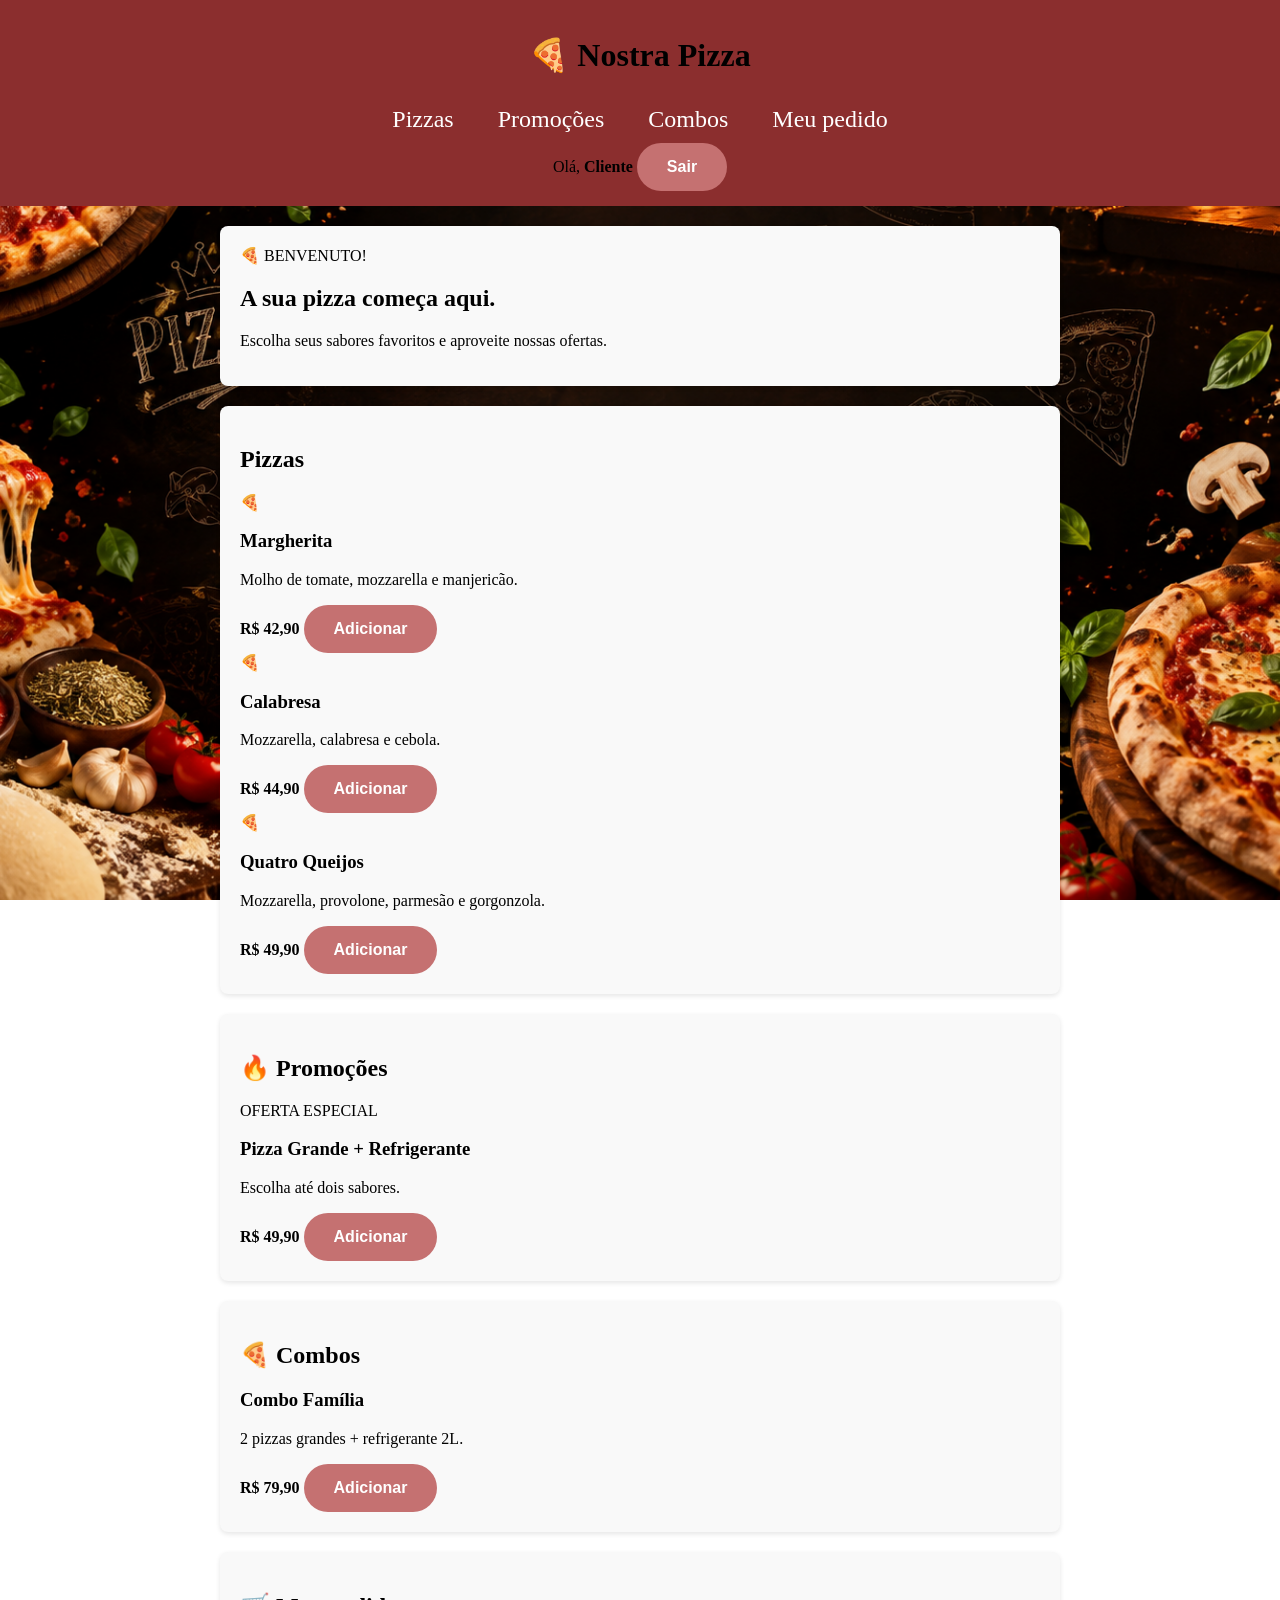
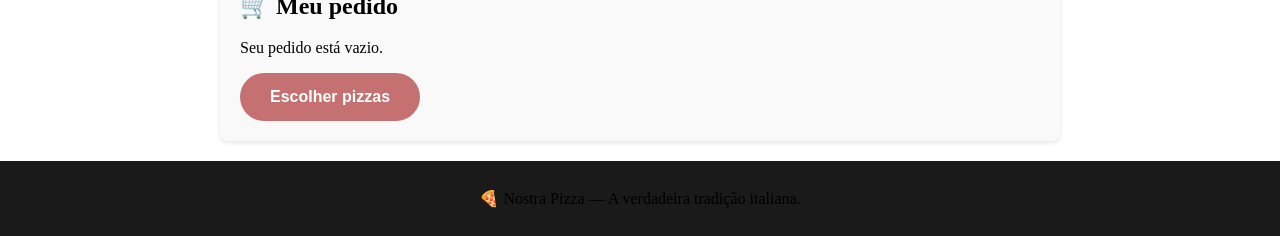
==== ambiente.html @ 6bb67041 "MUDANÇAS DO DIA 07 DE OUTUBRO DE 2026" ====
<!DOCTYPE html>
<html lang="pt-BR">

<head>
    <meta charset="UTF-8">
    <meta name="viewport" content="width=device-width, initial-scale=1.0">

    <title>Nostra Pizza - Área do Cliente</title>

    <link rel="stylesheet" href="style.css">
</head>

<body class="ambiente">

    <header>

        <h1>🍕 Nostra Pizza</h1>

        <nav>
            <a href="#pizzas">Pizzas</a>
            <a href="#promocoes">Promoções</a>
            <a href="#combos">Combos</a>
            <a href="#pedido">Meu pedido</a>
        </nav>

        <div class="cliente">
            Olá, <strong id="nome-usuario">Cliente</strong>
            <button onclick="sair()" class="btn-adicionar">Sair</button>
        </div>

    </header>


    <main>

        <section class="boas-vindas">

            <span>🍕 BENVENUTO!</span>

            <h2>
                A sua pizza começa aqui.
            </h2>

            <p>
                Escolha seus sabores favoritos e aproveite nossas ofertas.
            </p>

        </section>


        <section id="pizzas">

            <h2>Pizzas</h2>

            <div class="produtos">

                <article>
                    <div class="pizza">🍕</div>

                    <h3>Margherita</h3>

                    <p>
                        Molho de tomate, mozzarella e manjericão.
                    </p>

                    <strong>R$ 42,90</strong>

                    <button data-nome="Margherita" data-preco="42.90"class="btn-adicionar">Adicionar</button>
                </article>


                <article>
                    <div class="pizza">🍕</div>

                    <h3>Calabresa</h3>

                    <p>
                        Mozzarella, calabresa e cebola.
                    </p>

                    <strong>R$ 44,90</strong>

                    <button data-nome="Calabresa" data-preco="44.90"class="btn-adicionar">Adicionar</button>
                </article>


                <article>
                    <div class="pizza">🍕</div>

                    <h3>Quatro Queijos</h3>

                    <p>
                        Mozzarella, provolone, parmesão e gorgonzola.
                    </p>

                    <strong>R$ 49,90</strong>

                    <button data-nome="Quatro Queijos" data-preco="49.90" class="btn-adicionar">Adicionar</button>
                </article>

            </div>

        </section>


        <section id="promocoes">

            <h2>🔥 Promoções</h2>

            <div class="promocao">

                <div>
                    <span>OFERTA ESPECIAL</span>

                    <h3>
                        Pizza Grande + Refrigerante
                    </h3>

                    <p>
                        Escolha até dois sabores.
                    </p>
                </div>

                <strong>R$ 49,90</strong>

                <button data-nome="Pizza Grande + Refrigerante" data-preco="49.90"class="btn-adicionar">Adicionar</button>

            </div>

        </section>


        <section id="combos">

            <h2>🍕 Combos</h2>

            <div class="combo">

                <h3>Combo Família</h3>

                <p>
                    2 pizzas grandes + refrigerante 2L.
                </p>

                <strong>R$ 79,90</strong>

                <button data-nome="Combo Família" data-preco="79.90" class="btn-adicionar">Adicionar</button>

            </div>

        </section>


        <section id="pedido" class="pedido">

            <h2>🛒 Meu pedido</h2>

            <!-- O container abaixo receberá os itens via JavaScript -->
            <div id="container-pedido">
                <p>
                    Seu pedido está vazio.
                </p>
            </div>

            <!-- NOVO: Botão adicionado para salvar o pedido em formato .txt via classe Carrinho -->
            <button id="btn-finalizar" onclick="meuCarrinho.finalizarPedido()" style="display: none;" class="btn-finalizar">
                Finalizar e Salvar Pedido (.txt)
            </button>

            <button onclick="location.href='#pizzas'" class="btn-adicionar">
                Escolher pizzas
            </button>

        </section>

        <!-- Banner flutuante do aviãozinho de pizza -->
        <div class="aviao-promocao">✈️🍕 PROMOÇÃO RELÂMPAGO: Compre 2 pizzas grandes e ganhe 1 refrigerante 2L! 🍕✈️</div>


    </main>


    <footer>

        <p>
            🍕 Nostra Pizza — A verdadeira tradição italiana.
        </p>

    </footer>


    <script src="script.js"></script>

</body>

</html>
---- style.css ----
/* ==========================================================================
   1. CONFIGURAÇÕES GLOBAIS DO CORPO (BODY)
   ========================================================================== */
body {
    background-image: url(pizzaria.png);
    background-repeat: no-repeat;
    background-attachment: fixed;
    background-position: center;
    background-size: cover;
    margin: 0;
    padding: 0;
    min-height: 100vh; /* CORRIGIDO: Mudado de 100px para 100vh para cobrir a tela inteira */
    display: flex;
    flex-direction: column;
}

/* ==========================================================================
   2. CABEÇALHO E LINKS (HEADER)
   ========================================================================== */
header {
    background-color: #8b2e2e;
    text-align: center;
    padding: 15px 0;
}

/* CORRIGIDO: Separado o 'a' do 'header'. Misturar os dois aplicava fundo vermelho em todos os links do site */
header a {
    color: #fff;
    font-size: 24px; /* Reduzido levemente de 35px para caberem em linha nos menus */
    font-family: 'Times New Roman', Times, serif;
    text-decoration: none;
    padding: 10px 20px;
    display: inline-block;
    transition: all 0.2s ease;
}

header a:hover {
    color: #ffd9d9; 
}

header a:focus {
    outline: 2px solid #fff; 
    background-color: #633d3d; 
}

header a:active {
    transform: scale(0.95); 
    color: #c57171;
}

/* ==========================================================================
   3. SUB-MENUS LATERAIS (CONTATO / SOBRE)
   ========================================================================== */
.sub-menu {
    list-style: none;
    left: -290px;
    padding: 20px;
    width: 250px;
    height: 100vh; /* Ajustado para cobrir a altura total da janela */
    background-color: aliceblue;
    position: fixed;
    display: flex; 
    flex-direction: column;
    top: 0; /* Colado no topo para alinhar com o fundo fixo */
    z-index: 1000; /* Garante que fique na frente da imagem de fundo */
    transition: left 0.3s ease;
    box-sizing: border-box;
    border-radius: 10px; /* Bordas arredondadas apenas no lado direito */
}

.sub-menu.active {
    left: 0px;
    box-shadow: 4px 0 15px rgba(26,26,26,0.4);
}

/* ==========================================================================
   4. SISTEMA DE ABAS DO SOBRE (CORREÇÃO DO BUG DA IMAGEM)
   ========================================================================== */
.abas-sobre {
    display: flex;
    gap: 10px;
    margin-bottom: 15px;
}

.aba-item {
    flex: 1;
    padding: 8px 12px;
    cursor: pointer;
    border: 1px solid #ccc;
    border-radius: 4px;
    background-color: #f0f0f0;
    font-weight: bold;
    font-size: 14px;
    transition: background-color 0.2s;
}

.aba-item:hover {
    background-color: #d0d0d0;
}

/* Destaca a aba clicada */
.aba-item.aba-ativa {
    background-color: #8b2e2e;
    color: white;
    border-color: #8b2e2e;
}

/* CORREÇÃO DO SEU ERRO: Esconde os dois textos por padrão */
.conteudo-aba {
    display: none !important;
    background-color: #ffffff;
    padding: 15px;
    border-radius: 6px;
    box-shadow: inset 0 0 5px rgba(0,0,0,0.1);
    font-family: Arial, sans-serif;
    color: #333;
    line-height: 1.4;
    margin-top: 15px;
}

/* Mostra apenas a aba que tiver a classe ativo injetada pelo JS */
.conteudo-aba.ativo {
    display: block !important;
}

/* ==========================================================================
   5. CONTEÚDO PRINCIPAL (TEXTO E BOTÕES)
   ========================================================================== */
main {
    flex: 1; /* Faz o conteúdo principal ocupar o espaço restante e empurrar o footer */
}

.texto-principal {
    text-align: center;
    font-size: 20px;
    font-family: Cambria, Cochin, Georgia, Times, 'Times New Roman', serif;
    background-color: aliceblue;
    padding: 20px;
    margin: 20px;
    border-radius: 20px;
}

.btn-cadastro {
    padding: 15px 30px;
    border-radius: 200px;
    background-color: #c57171;
    color: white;
    border: none;
    font-size: 16px;
    font-weight: bold;
    cursor: pointer;
    transition: all 0.2s ease;
}

/* CORRIGIDO: Removido o 'translate: solid 3.0px' que quebrava o CSS */
.btn-cadastro:hover {
    background-color: #633d3d;
    color: aliceblue;
    transform: translateY(-2px); /* Efeito suave de subida moderno */
}

.btn-cadastro:active {
    transform: scale(0.95); /* Efeito físico de clique */
}
.btn-adicionar {
    padding: 15px 30px;
    border-radius: 200px;
    background-color: #c57171;
    color: white;
    border: none;
    font-size: 16px;
    font-weight: bold;
    cursor: pointer;
    transition: all 0.2s ease;
}


/* ==========================================================================
   6. FORMULÁRIO DE CADASTRO
   ========================================================================== */
#meuFormulario {
    background-color: #ffd9d9;
    text-align: center;
    padding: 30px;
    border-radius: 8px;
    max-width: 400px;
    margin: 40px auto; /* Centraliza o formulário horizontalmente na página */
    width: 100%;
    min-height: 300px; /* CORRIGIDO: Mesclagem errada de 'height: 200px min-height: 300px' */
    box-sizing: border-box;
}

/* ==========================================================================
   7. RODAPÉ (FOOTER)
   ========================================================================== */
footer {
    background-color: #1a1a1a;
    padding: 12px 20px;       
    text-align: center;       
    width: 100%;              
    box-sizing: border-box;
}

footer h1 {
    color: #a3a3a3;           
    font-family: 'Segoe UI', Tahoma, Geneva, Verdana, sans-serif; 
    font-size: 13px;          
    font-weight: 400;         
    margin: 0;                
    line-height: 1.5;         
}

#data-atual {
    font-weight: 600;
    color: #ffffff;           
}
section {
    padding: 20px;
    background-color: #f9f9f9;
    border-radius: 8px;
    margin: 20px auto;
    max-width: 800px;
    box-shadow: 0 2px 5px rgba(0,0,0,0.1);
}
/* ==========================================================================
   ANIMAÇÃO DO AVIÃOZINHO DE PROMOÇÃO RELÂMPAGO
   ========================================================================== */
.aviao-promocao {
    position: fixed;
    top: 80px; /* Posicionado logo abaixo do cabeçalho fixo */
    left: -100%; /* Começa completamente fora da tela, do lado esquerdo */
    white-space: nowrap; /* Garante que o texto fique em uma única linha */
    background-color: #f1c40f; /* Cor amarela chamativa de alerta */
    color: #1a1a1a; /* Texto escuro para alto contraste */
    padding: 10px 20px;
    font-weight: bold;
    font-family: Arial, sans-serif;
    border-radius: 50px; /* Formato arredondado estilo pílula */
    box-shadow: 0 4px 15px rgba(0, 0, 0, 0.4);
    z-index: 2000; /* Fica à frente de todos os outros elementos */
    animation: voarAviao 20s linear infinite; /* Animação contínua e infinita */
}

/* Define o trajeto do voo: cruza da esquerda para a direita */
@keyframes voarAviao {
    0% {
        left: -100%; /* Fora da tela à esquerda */
    }
    100% {
        left: 100%; /* Fora da tela à direita */
    }
}
/* Quando o mouse pousa, altera o conteúdo para uma explosão e some instantaneamente */

.aviao-promocao.explodiu {
    animation: explodirInstantaneo 0.4s forwards !important;
    pointer-events: none; /* Desativa novos cliques imediatamente */
}

/* Quando a classe .explodiu for injetada pelo clique, o avião sofre o efeito visual de explosão */
.aviao-promocao.explodiu {
    animation: efeitoExplodir 0.4s forwards !important;
    pointer-events: none; /* Desativa novos cliques imediatamente */
}

/* Correção definitiva: Desliga o voo e aplica o efeito visual de explosão */
.aviao-promocao.explodiu {
    animation: none !important; /* Mata a animação de voar para não travar a explosão */
    animation: efeitoExplodir 0.4s forwards !important; /* Executa o efeito visual */
    pointer-events: none; /* Desativa novos cliques imediatamente */
}

/* Animação que faz o elemento mudar de cor, inflar e sumir */
@keyframes efeitoExplodir {
    0% {
        background-color: #e74c3c !important; /* Muda a cor para vermelho fogo */
        color: white !important;              /* Texto fica branco */
        transform: scale(1);
        opacity: 1;
    }
    50% {
        transform: scale(1.5); /* Infla simulando o impacto da explosão */
        opacity: 0.9;
    }
    100% {
        transform: scale(0); /* Encolhe totalmente até sumir */
        opacity: 0;
        visibility: hidden;
    }
}
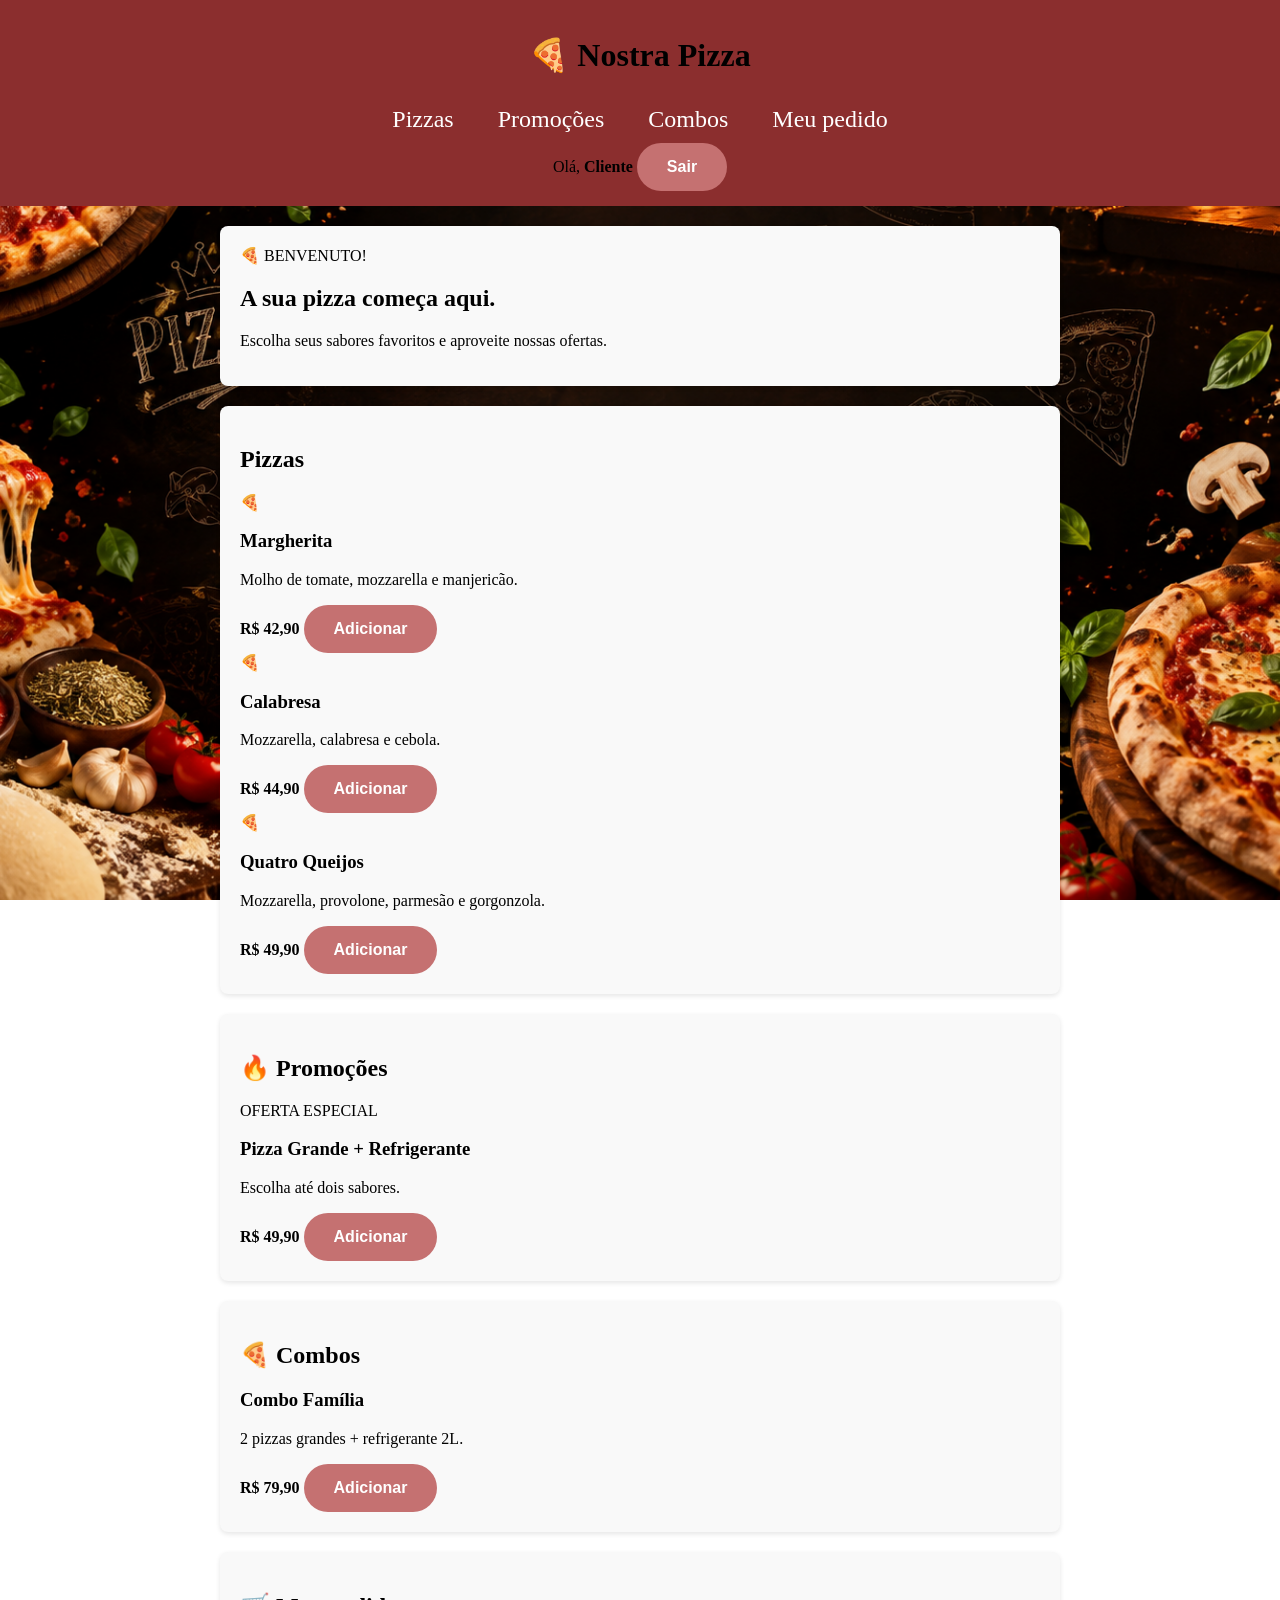
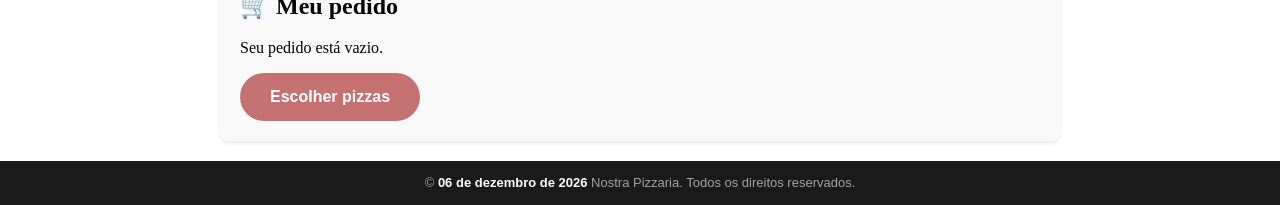
==== commit 7e111b87: "alteração dia 08 de outubro de 2026" ====
--- a/ambiente.html
+++ b/ambiente.html
@@ -163,7 +163,7 @@
             </div>
 
             <!-- NOVO: Botão adicionado para salvar o pedido em formato .txt via classe Carrinho -->
-            <button id="btn-finalizar" onclick="meuCarrinho.finalizarPedido()" style="display: none;" class="btn-finalizar">
+            <button id="btn-finalizar" onclick="meuCarrinho.finalizarPedido()" style="display: none;" class="btn-adicionar">
                 Finalizar e Salvar Pedido (.txt)
             </button>
 
@@ -172,25 +172,17 @@
             </button>
 
         </section>
-
         <!-- Banner flutuante do aviãozinho de pizza -->
         <div class="aviao-promocao">✈️🍕 PROMOÇÃO RELÂMPAGO: Compre 2 pizzas grandes e ganhe 1 refrigerante 2L! 🍕✈️</div>
-
-
     </main>
-
-
     <footer>
-
-        <p>
-            🍕 Nostra Pizza — A verdadeira tradição italiana.
-        </p>
+        <h1>
+            © <span id="data-atual"></span>
+            Nostra Pizzaria.
+            Todos os direitos reservados.
+        </h1>
 
     </footer>
-
-
     <script src="script.js"></script>
-
 </body>
-
 </html>
--- a/style.css
+++ b/style.css
@@ -289,3 +289,60 @@
     }
 }
 
+
+
+/* Correção pontual: manter o rodapé do login no fim da página */
+body.pagina-login {
+    min-height: 100vh;
+    display: flex;
+    flex-direction: column;
+}
+body.pagina-login main {
+    flex: 1 0 auto;
+}
+body.pagina-login footer {
+    margin-top: auto;
+}
+
+/* Garantir que os painéis laterais possam ser abertos na página de cadastro */
+#sub-contato.active,
+#sub-sobre.active {
+    left: 0;
+}
+
+
+/* Ajustes pontuais solicitados: rodapé do login e menus laterais no cadastro */
+body.pagina-login {
+    min-height: 100vh;
+    display: flex;
+    flex-direction: column;
+}
+body.pagina-login > main#fundo-login {
+    flex: 1 0 auto;
+}
+body.pagina-login > footer {
+    margin-top: auto;
+}
+#sub-contato.active,
+#sub-sobre.active {
+    left: 0 !important;
+    visibility: visible;
+}
+
+
+/* Ajustes solicitados: painéis laterais visíveis quando ativos nas páginas login e cadastro */
+#sub-contato.active,
+#sub-sobre.active {
+    left: 0 !important;
+    visibility: visible;
+}
+
+/* O rodapé da página de login permanece na parte inferior da janela */
+body.pagina-login {
+    min-height: 100vh;
+    display: flex;
+    flex-direction: column;
+}
+body.pagina-login > footer {
+    margin-top: auto;
+}
